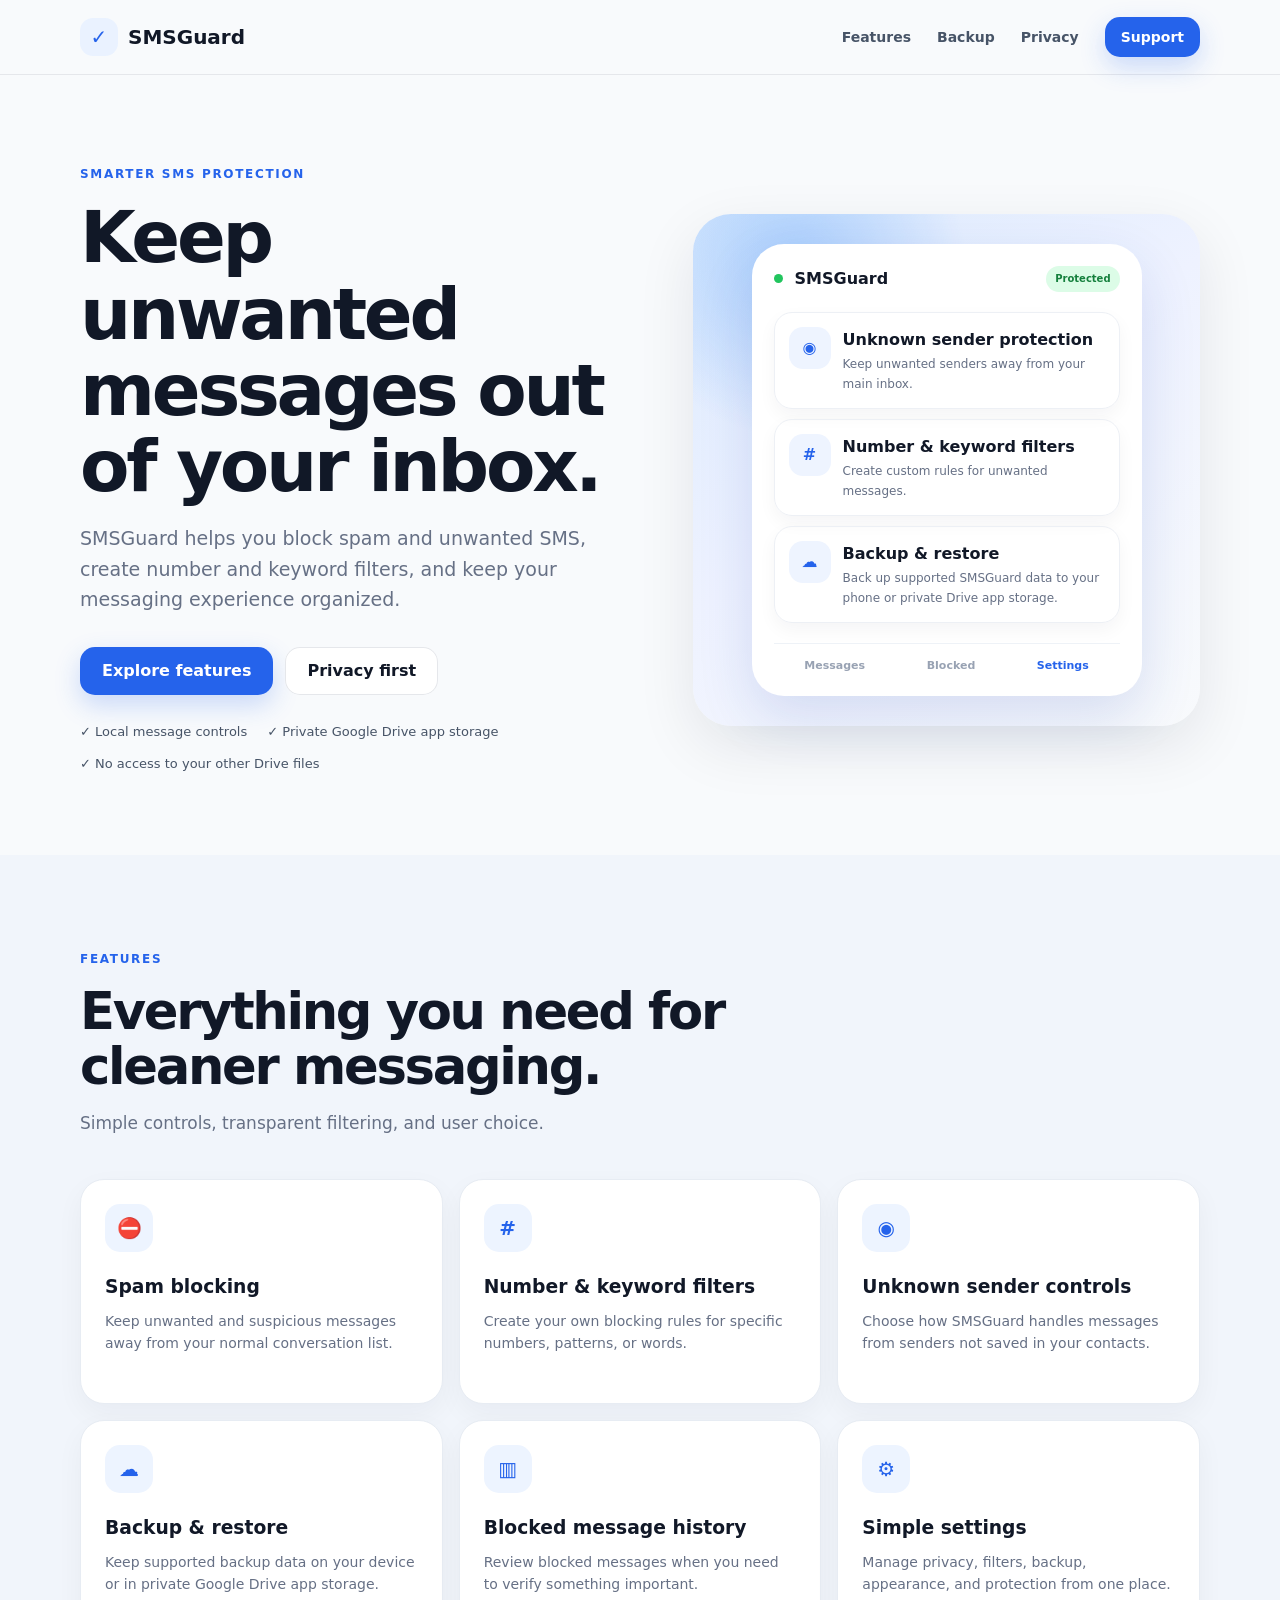
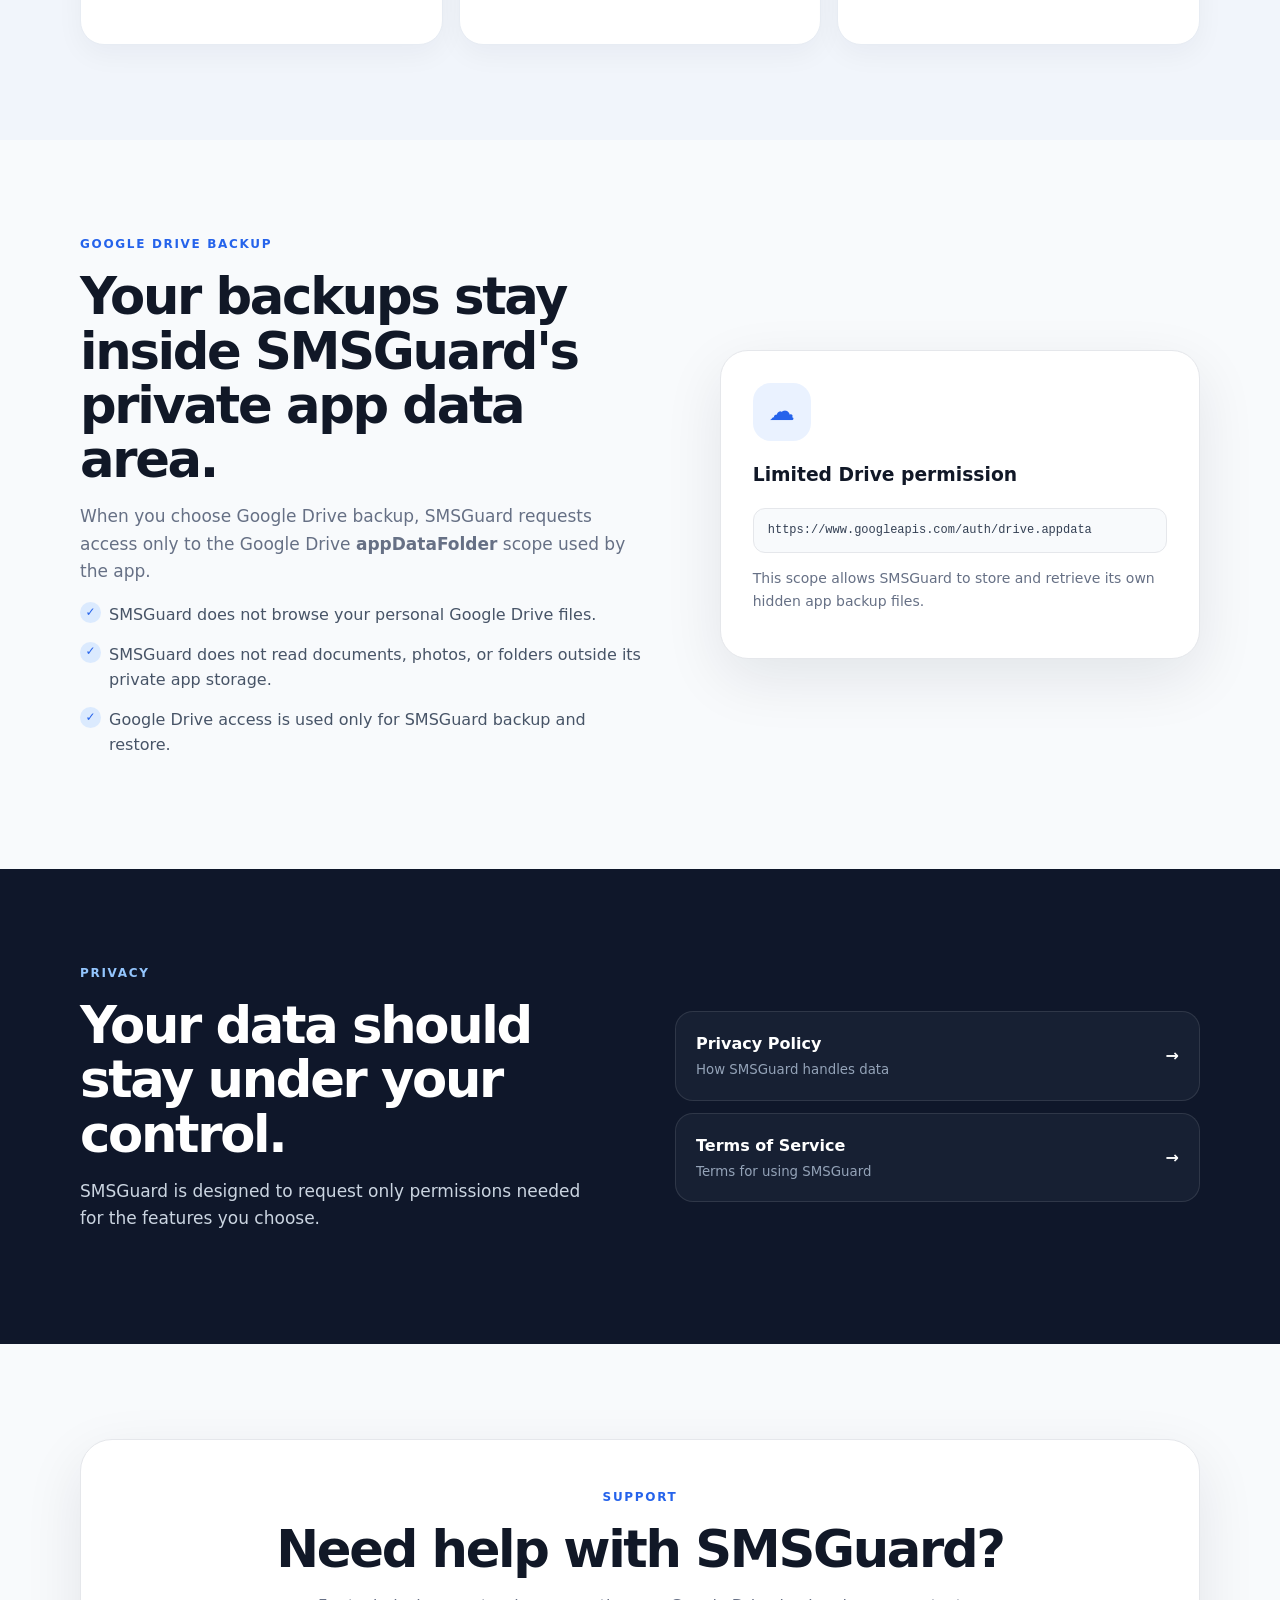
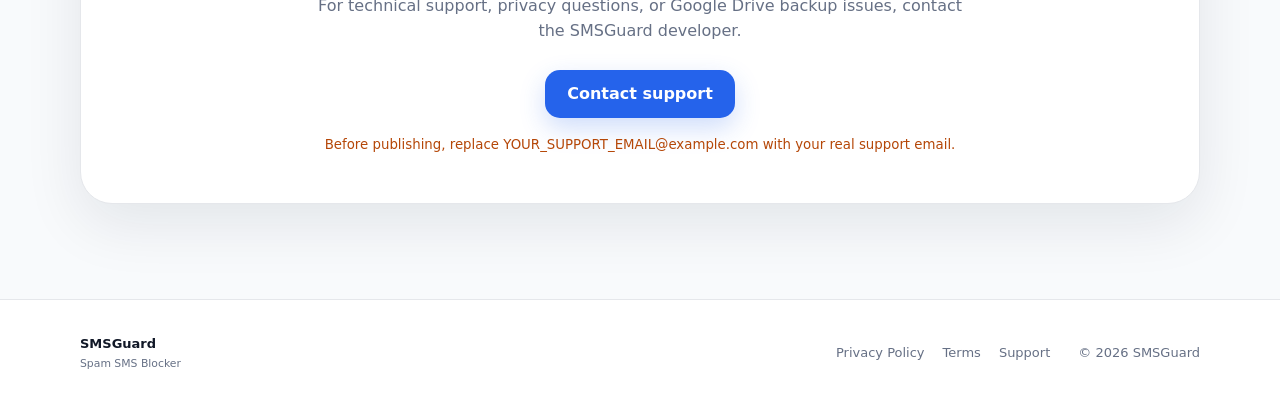
==== index.html @ 00bfe0f4 "Add files via upload" ====
<!DOCTYPE html>
<html lang="en">
<head>
  <meta charset="UTF-8">
  <meta name="viewport" content="width=device-width, initial-scale=1.0">
  <meta name="description" content="SMSGuard helps you block spam SMS, manage filters, and back up supported app data securely.">
  <meta name="theme-color" content="#2563EB">
  <title>SMSGuard — Spam SMS Blocker</title>
  <link rel="stylesheet" href="styles.css">
</head>
<body>
<header class="topbar">
  <div class="container nav">
    <a class="brand" href="index.html">
      <span class="logo">✓</span>
      <span>SMSGuard</span>
    </a>
    <nav>
      <a href="#features">Features</a>
      <a href="#backup">Backup</a>
      <a href="#privacy">Privacy</a>
      <a class="btn small" href="#support">Support</a>
    </nav>
  </div>
</header>

<main>
<section class="hero container">
  <div>
    <div class="eyebrow">SMARTER SMS PROTECTION</div>
    <h1>Keep unwanted messages out of your inbox.</h1>
    <p class="lead">
      SMSGuard helps you block spam and unwanted SMS, create number and keyword filters,
      and keep your messaging experience organized.
    </p>
    <div class="actions">
      <a class="btn" href="#features">Explore features</a>
      <a class="btn ghost" href="#privacy">Privacy first</a>
    </div>
    <div class="trust">
      <span>✓ Local message controls</span>
      <span>✓ Private Google Drive app storage</span>
      <span>✓ No access to your other Drive files</span>
    </div>
  </div>

  <div class="preview-shell">
    <div class="phone">
      <div class="phone-head">
        <span class="green-dot"></span>
        <strong>SMSGuard</strong>
        <span class="protected">Protected</span>
      </div>
      <div class="app-card">
        <span class="app-icon">◉</span>
        <div><b>Unknown sender protection</b><small>Keep unwanted senders away from your main inbox.</small></div>
      </div>
      <div class="app-card">
        <span class="app-icon">#</span>
        <div><b>Number & keyword filters</b><small>Create custom rules for unwanted messages.</small></div>
      </div>
      <div class="app-card">
        <span class="app-icon">☁</span>
        <div><b>Backup & restore</b><small>Back up supported SMSGuard data to your phone or private Drive app storage.</small></div>
      </div>
      <div class="tabs"><span>Messages</span><span>Blocked</span><span class="active">Settings</span></div>
    </div>
  </div>
</section>

<section class="soft" id="features">
  <div class="container section">
    <div class="section-head">
      <div class="eyebrow">FEATURES</div>
      <h2>Everything you need for cleaner messaging.</h2>
      <p>Simple controls, transparent filtering, and user choice.</p>
    </div>
    <div class="grid">
      <article><span>⛔</span><h3>Spam blocking</h3><p>Keep unwanted and suspicious messages away from your normal conversation list.</p></article>
      <article><span>#</span><h3>Number & keyword filters</h3><p>Create your own blocking rules for specific numbers, patterns, or words.</p></article>
      <article><span>◉</span><h3>Unknown sender controls</h3><p>Choose how SMSGuard handles messages from senders not saved in your contacts.</p></article>
      <article><span>☁</span><h3>Backup & restore</h3><p>Keep supported backup data on your device or in private Google Drive app storage.</p></article>
      <article><span>▥</span><h3>Blocked message history</h3><p>Review blocked messages when you need to verify something important.</p></article>
      <article><span>⚙</span><h3>Simple settings</h3><p>Manage privacy, filters, backup, appearance, and protection from one place.</p></article>
    </div>
  </div>
</section>

<section class="container section split" id="backup">
  <div>
    <div class="eyebrow">GOOGLE DRIVE BACKUP</div>
    <h2>Your backups stay inside SMSGuard's private app data area.</h2>
    <p>
      When you choose Google Drive backup, SMSGuard requests access only to the Google Drive
      <strong>appDataFolder</strong> scope used by the app.
    </p>
    <ul>
      <li>SMSGuard does not browse your personal Google Drive files.</li>
      <li>SMSGuard does not read documents, photos, or folders outside its private app storage.</li>
      <li>Google Drive access is used only for SMSGuard backup and restore.</li>
    </ul>
  </div>
  <aside class="drive-card">
    <div class="cloud">☁</div>
    <h3>Limited Drive permission</h3>
    <code>https://www.googleapis.com/auth/drive.appdata</code>
    <p>This scope allows SMSGuard to store and retrieve its own hidden app backup files.</p>
  </aside>
</section>

<section class="dark section" id="privacy">
  <div class="container privacy-grid">
    <div>
      <div class="eyebrow light">PRIVACY</div>
      <h2>Your data should stay under your control.</h2>
      <p>SMSGuard is designed to request only permissions needed for the features you choose.</p>
    </div>
    <div class="legal-links">
      <a href="privacy-policy.html"><span><b>Privacy Policy</b><small>How SMSGuard handles data</small></span><strong>→</strong></a>
      <a href="terms.html"><span><b>Terms of Service</b><small>Terms for using SMSGuard</small></span><strong>→</strong></a>
    </div>
  </div>
</section>

<section class="container section" id="support">
  <div class="support">
    <div class="eyebrow">SUPPORT</div>
    <h2>Need help with SMSGuard?</h2>
    <p>For technical support, privacy questions, or Google Drive backup issues, contact the SMSGuard developer.</p>
    <a class="btn" href="mailto:YOUR_SUPPORT_EMAIL@example.com">Contact support</a>
    <small class="warning">Before publishing, replace YOUR_SUPPORT_EMAIL@example.com with your real support email.</small>
  </div>
</section>
</main>

<footer>
  <div class="container footer">
    <div><b>SMSGuard</b><small>Spam SMS Blocker</small></div>
    <div class="foot-links"><a href="privacy-policy.html">Privacy Policy</a><a href="terms.html">Terms</a><a href="#support">Support</a></div>
    <span>© <span id="year"></span> SMSGuard</span>
  </div>
</footer>

<script>document.getElementById("year").textContent = new Date().getFullYear();</script>
</body>
</html>
---- styles.css ----
*{box-sizing:border-box}html{scroll-behavior:smooth}body{margin:0;font-family:Inter,ui-sans-serif,system-ui,-apple-system,BlinkMacSystemFont,"Segoe UI",sans-serif;background:#f8fafc;color:#111827;line-height:1.6}a{text-decoration:none;color:inherit}.container{width:min(1120px,calc(100% - 40px));margin:auto}.topbar{position:sticky;top:0;z-index:50;background:rgba(248,250,252,.9);backdrop-filter:blur(16px);border-bottom:1px solid #e5e7eb}.nav{height:74px;display:flex;align-items:center;justify-content:space-between}.brand{display:flex;align-items:center;gap:10px;font-size:20px;font-weight:800}.logo{width:38px;height:38px;border-radius:13px;display:grid;place-items:center;background:#eaf2ff;color:#2563eb}.nav nav{display:flex;align-items:center;gap:26px;color:#475467;font-size:14px;font-weight:650}.btn{display:inline-flex;align-items:center;justify-content:center;min-height:48px;padding:0 22px;border-radius:15px;background:#2563eb;color:#fff!important;font-weight:750;box-shadow:0 10px 26px rgba(37,99,235,.22)}.btn.small{min-height:40px;padding:0 16px}.btn.ghost{background:#fff;color:#111827!important;box-shadow:inset 0 0 0 1px #e5e7eb}.hero{min-height:680px;padding:90px 0 80px;display:grid;grid-template-columns:1.04fr .96fr;gap:64px;align-items:center}.eyebrow{color:#2563eb;font-size:12px;font-weight:850;letter-spacing:.14em;margin-bottom:15px}.hero h1,.section h2,.dark h2{margin:0;letter-spacing:-.045em;line-height:1.06}.hero h1{font-size:clamp(44px,6vw,72px)}.lead{font-size:19px;color:#667085;max-width:650px}.actions{display:flex;gap:12px;margin-top:32px}.trust{display:flex;flex-wrap:wrap;gap:12px 20px;margin-top:27px;font-size:13px;color:#475467}.preview-shell{padding:30px;border-radius:38px;background:radial-gradient(circle at 20% 10%,rgba(96,165,250,.42),transparent 28%),linear-gradient(145deg,#dbeafe,#eef2ff 46%,#f8fafc);box-shadow:0 20px 60px rgba(15,23,42,.09)}.phone{max-width:390px;margin:auto;padding:22px;border-radius:32px;background:#fff;box-shadow:0 22px 55px rgba(30,64,175,.14)}.phone-head{display:grid;grid-template-columns:12px 1fr auto;gap:9px;align-items:center;margin-bottom:20px}.green-dot{width:9px;height:9px;border-radius:50%;background:#22c55e}.protected{padding:5px 9px;border-radius:999px;background:#dcfce7;color:#15803d;font-size:10px;font-weight:800}.app-card{display:grid;grid-template-columns:42px 1fr;gap:12px;padding:14px;margin:10px 0;border:1px solid #edf0f5;border-radius:18px;box-shadow:0 7px 18px rgba(15,23,42,.045)}.app-card b,.app-card small{display:block}.app-card small{margin-top:3px;color:#667085;font-size:12px}.app-icon{width:42px;height:42px;border-radius:14px;display:grid;place-items:center;background:#eef4ff;color:#2563eb;font-weight:900}.tabs{display:flex;justify-content:space-around;margin-top:20px;padding-top:13px;border-top:1px solid #eef2f7;color:#98a2b3;font-size:11px;font-weight:750}.tabs .active{color:#2563eb}.section{padding:95px 0}.soft{background:#f1f5fb}.section-head{max-width:720px;margin-bottom:42px}.section h2,.dark h2{font-size:clamp(34px,4vw,52px)}.section-head p,.split p{color:#667085;font-size:17px}.grid{display:grid;grid-template-columns:repeat(3,1fr);gap:16px}.grid article{min-height:225px;padding:24px;border-radius:24px;background:#fff;border:1px solid #e7ecf3;box-shadow:0 10px 28px rgba(15,23,42,.045)}.grid article>span{width:48px;height:48px;border-radius:15px;display:grid;place-items:center;background:#edf4ff;color:#2563eb;font-weight:900;font-size:20px}.grid h3{margin:20px 0 8px}.grid p{margin:0;color:#667085;font-size:14px}.split{display:grid;grid-template-columns:1fr .84fr;gap:68px;align-items:center}.split ul{padding:0;list-style:none}.split li{position:relative;padding-left:29px;margin:14px 0;color:#475467}.split li:before{content:"✓";position:absolute;left:0;width:21px;height:21px;border-radius:50%;display:grid;place-items:center;background:#dbeafe;color:#2563eb;font-size:12px;font-weight:900}.drive-card{padding:32px;border-radius:28px;background:#fff;border:1px solid #e5e7eb;box-shadow:0 20px 60px rgba(15,23,42,.09)}.cloud{width:58px;height:58px;border-radius:18px;display:grid;place-items:center;background:#eaf2ff;color:#2563eb;font-size:26px}.drive-card code{display:block;overflow-wrap:anywhere;padding:12px 14px;border-radius:12px;background:#f8fafc;border:1px solid #e5e7eb;color:#344054;font-size:12px}.drive-card p{color:#667085;font-size:14px}.dark{background:#0f172a;color:#fff}.privacy-grid{display:grid;grid-template-columns:1fr 1fr;gap:70px;align-items:center}.light{color:#93c5fd}.privacy-grid p{color:#cbd5e1;font-size:17px}.legal-links{display:grid;gap:12px}.legal-links a{display:flex;align-items:center;justify-content:space-between;padding:19px 20px;border-radius:18px;border:1px solid rgba(255,255,255,.1);background:#172033}.legal-links b,.legal-links small{display:block}.legal-links small{margin-top:3px;color:#94a3b8}.support{text-align:center;padding:48px;border-radius:32px;background:#fff;border:1px solid #e5e7eb;box-shadow:0 20px 60px rgba(15,23,42,.09)}.support p{max-width:650px;margin:16px auto 26px;color:#667085}.warning{display:block;margin-top:16px;color:#b54708}footer{padding:34px 0;background:#fff;border-top:1px solid #e5e7eb}.footer{display:grid;grid-template-columns:1fr auto auto;gap:28px;align-items:center;font-size:13px;color:#667085}.footer b,.footer small{display:block}.footer b{color:#111827}.foot-links{display:flex;gap:18px}@media(max-width:900px){.nav nav a:not(.btn){display:none}.hero,.split,.privacy-grid{grid-template-columns:1fr}.grid{grid-template-columns:repeat(2,1fr)}.footer{grid-template-columns:1fr}}@media(max-width:620px){.container{width:min(100% - 28px,1120px)}.hero{padding:54px 0;gap:40px}.hero h1{font-size:44px}.actions{flex-direction:column}.grid{grid-template-columns:1fr}.section{padding:70px 0}.support{padding:34px 20px}.foot-links{flex-wrap:wrap}}
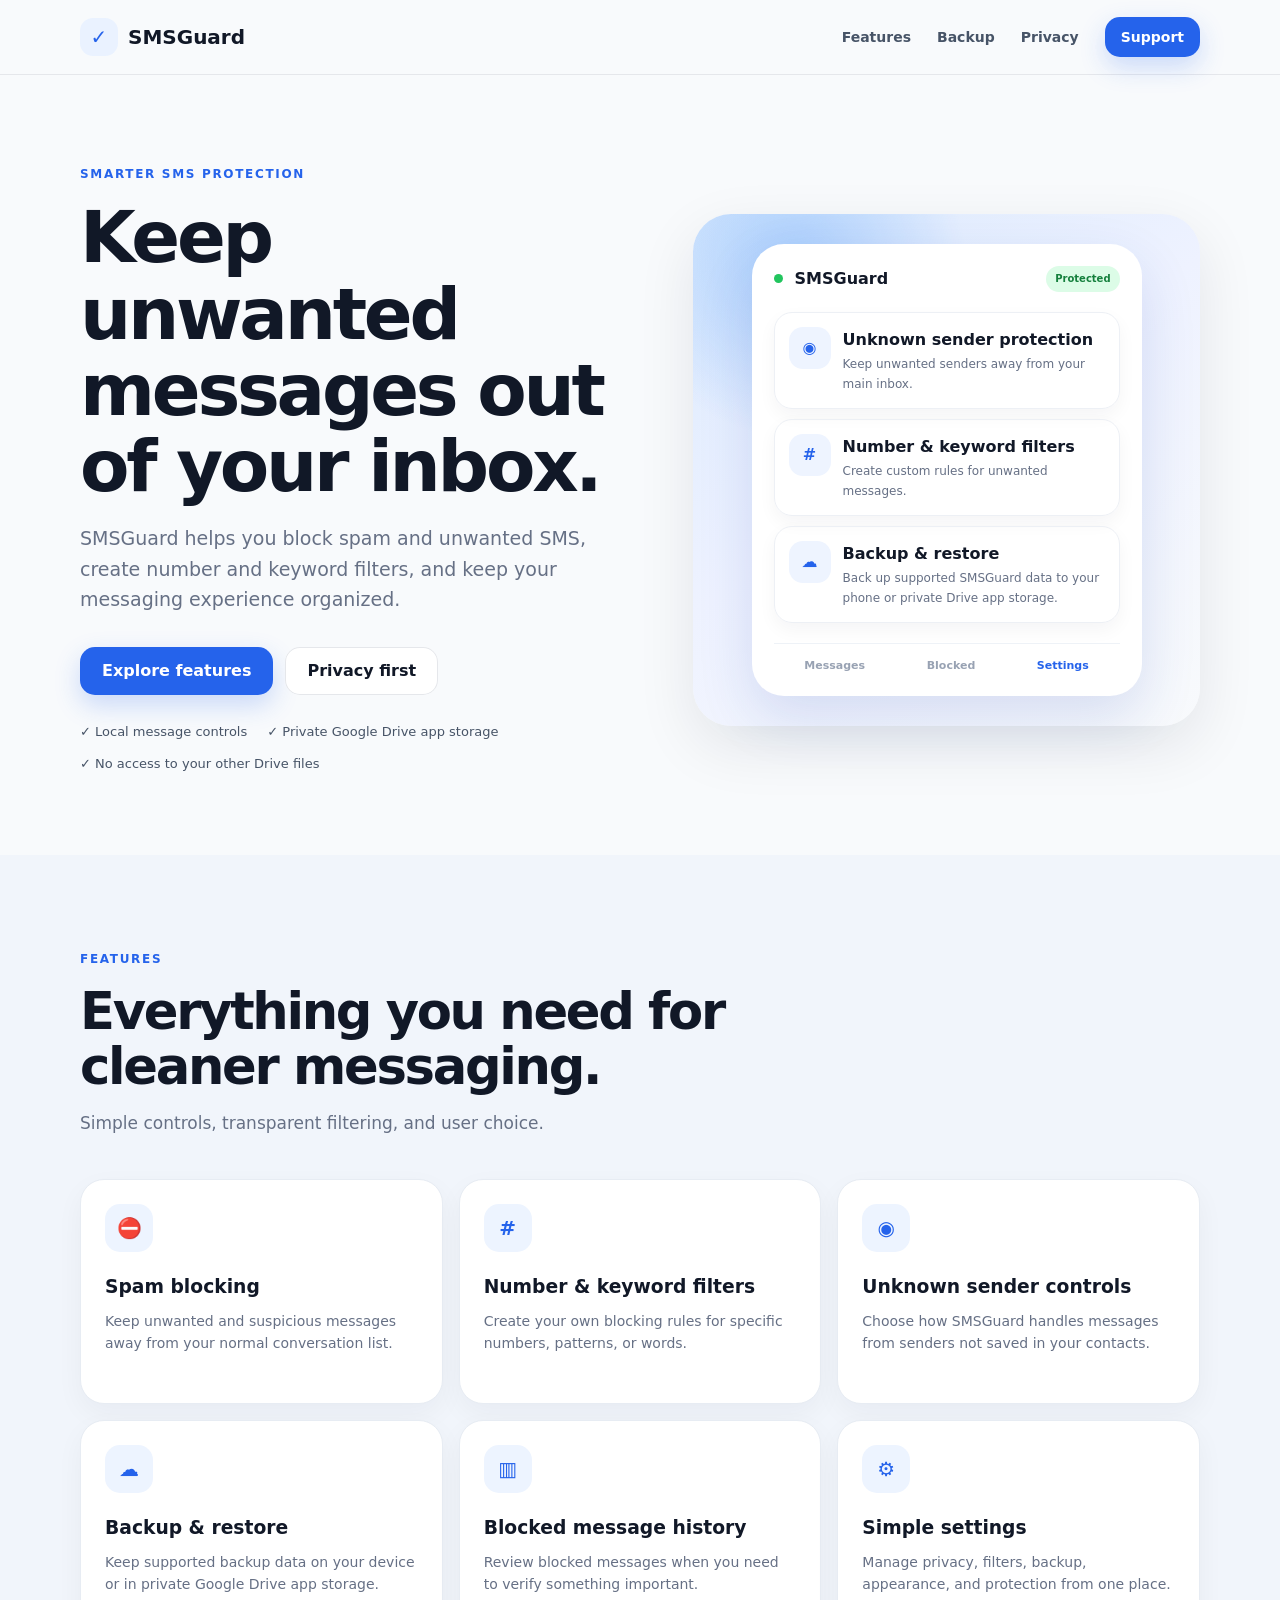
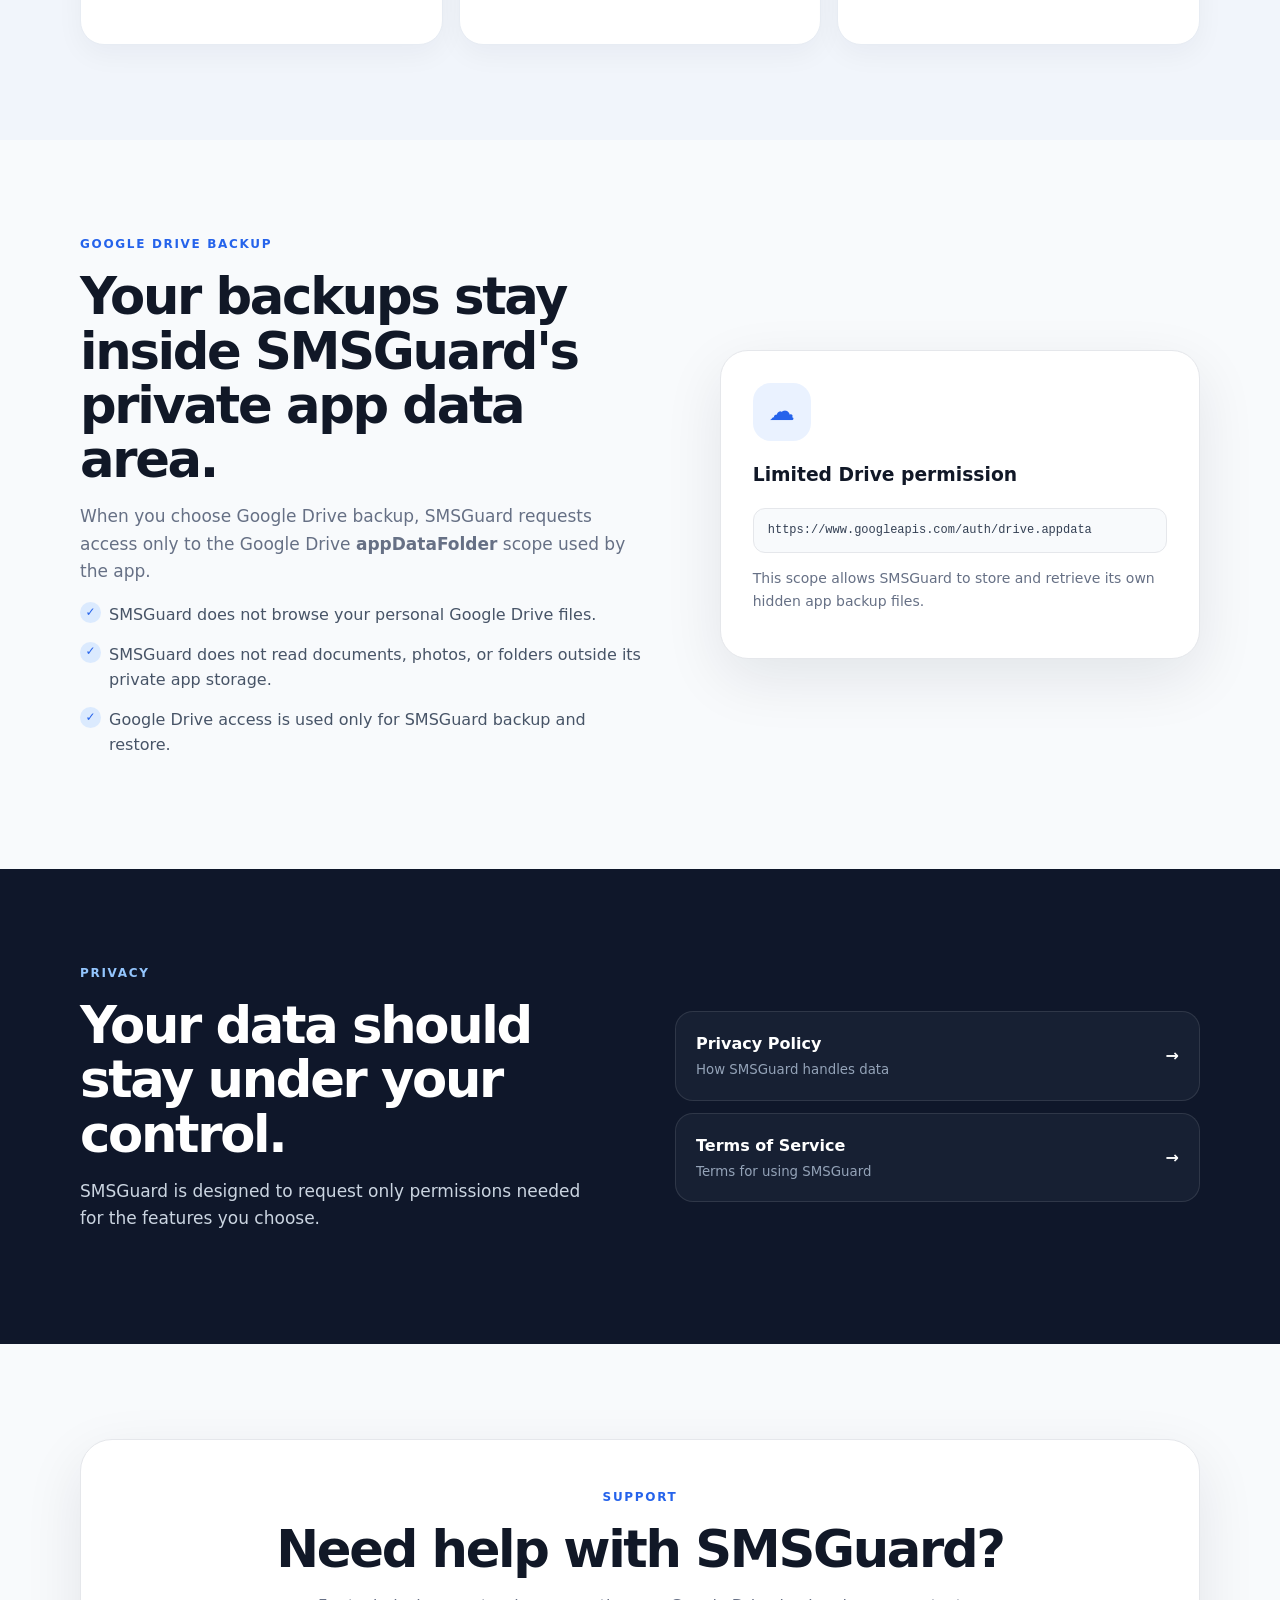
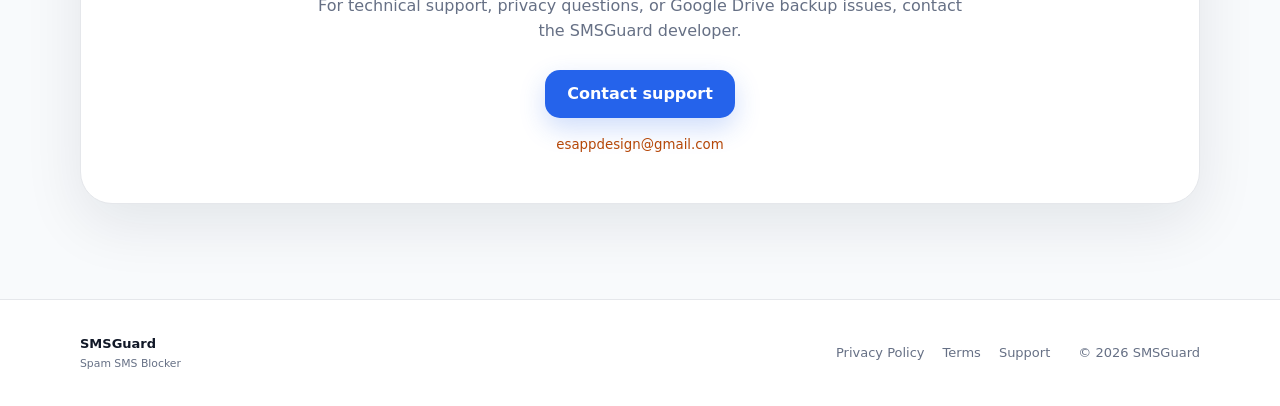
==== commit b8032b0e: "Update index.html" ====
--- a/index.html
+++ b/index.html
@@ -128,7 +128,7 @@
     <h2>Need help with SMSGuard?</h2>
     <p>For technical support, privacy questions, or Google Drive backup issues, contact the SMSGuard developer.</p>
     <a class="btn" href="mailto:YOUR_SUPPORT_EMAIL@example.com">Contact support</a>
-    <small class="warning">Before publishing, replace YOUR_SUPPORT_EMAIL@example.com with your real support email.</small>
+    <small class="warning">esappdesign@gmail.com</small>
   </div>
 </section>
 </main>
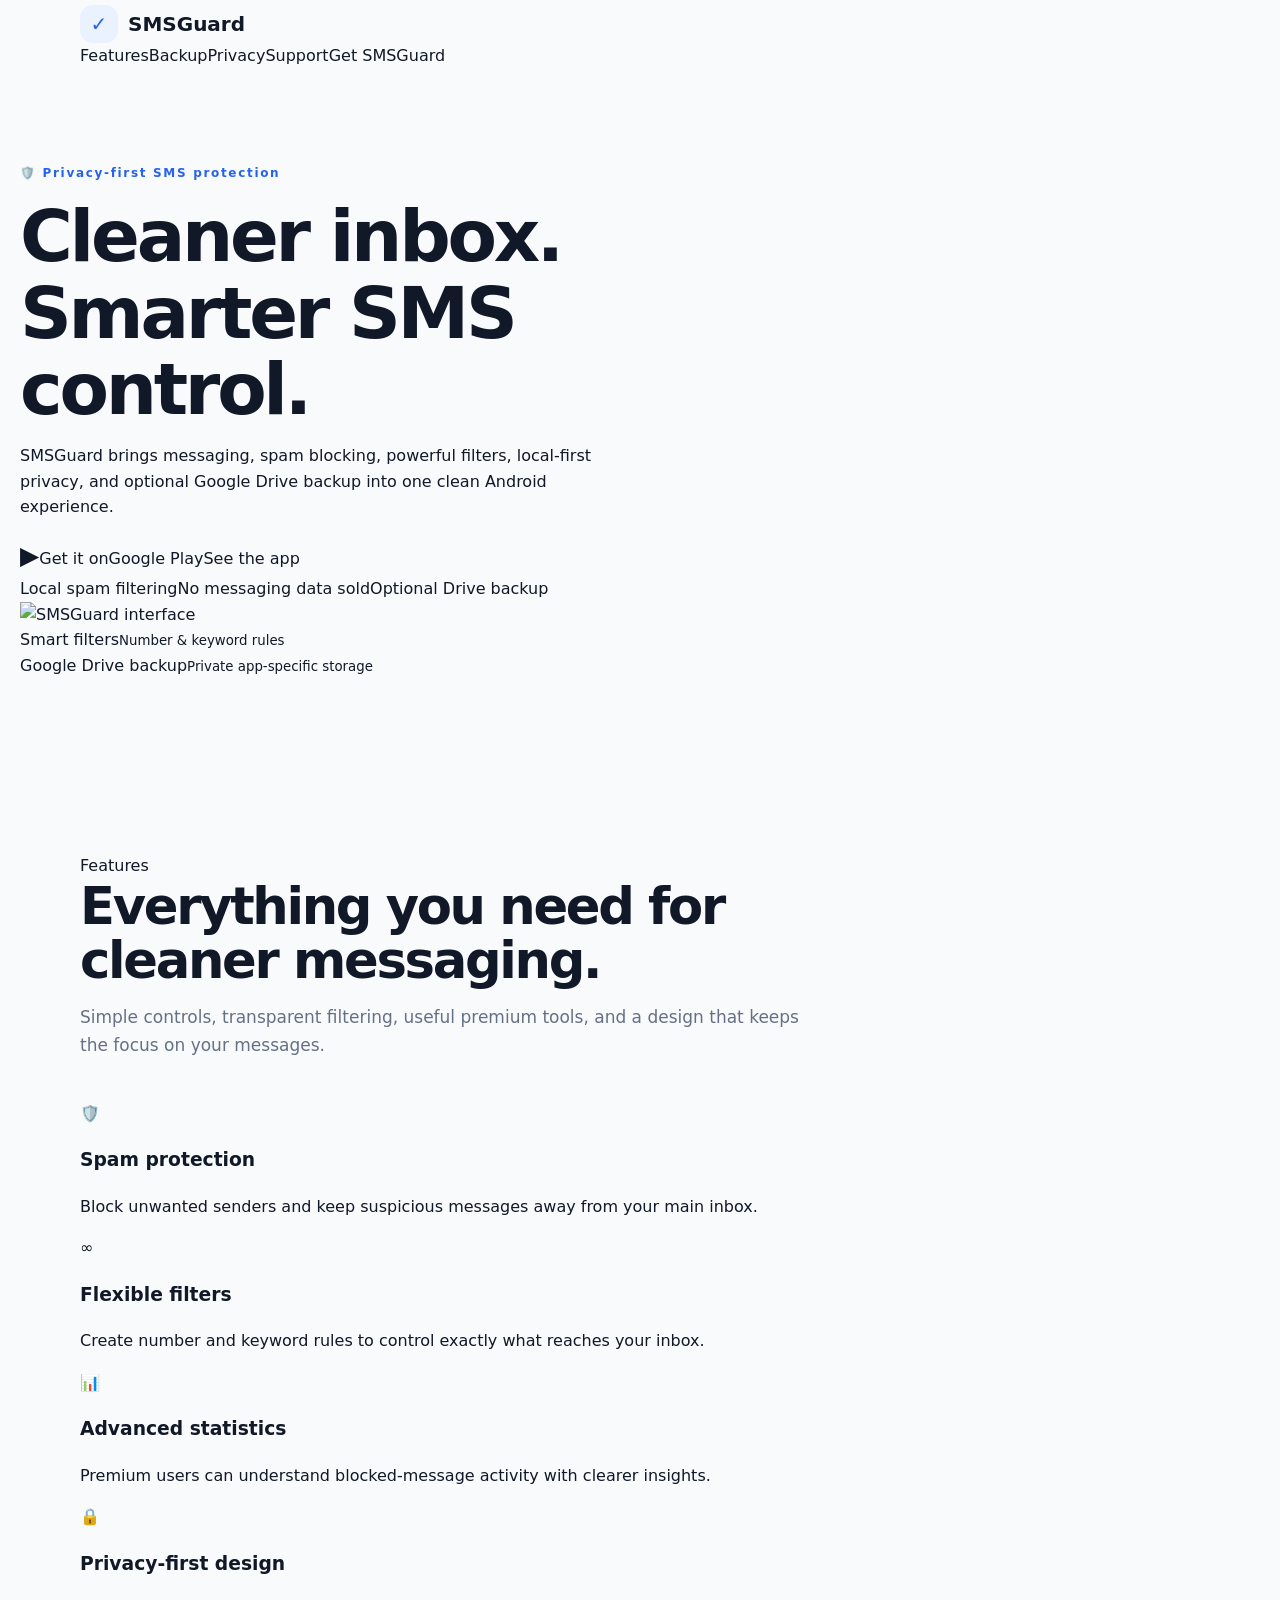
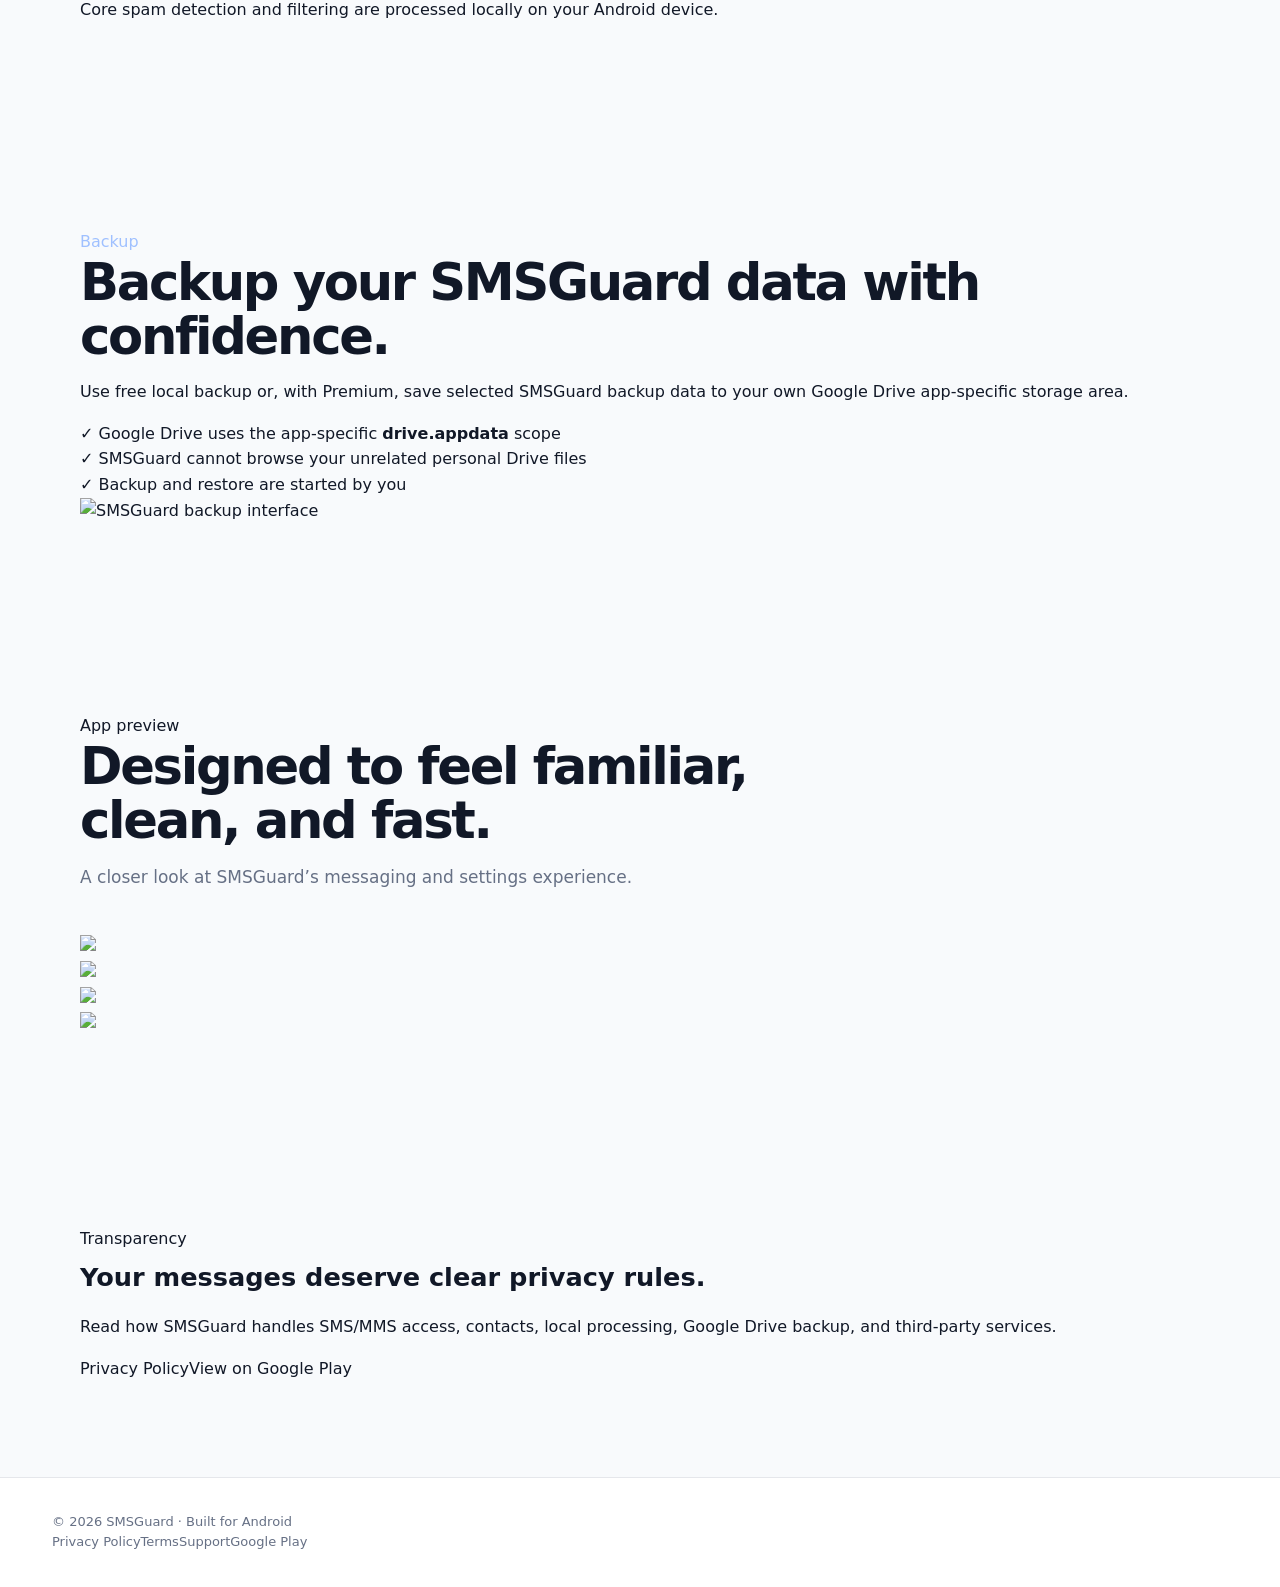
==== commit c05b6b1e: "Update index.html" ====
--- a/index.html
+++ b/index.html
@@ -1,146 +1,8 @@
-<!DOCTYPE html>
-<html lang="en">
-<head>
-  <meta charset="UTF-8">
-  <meta name="viewport" content="width=device-width, initial-scale=1.0">
-  <meta name="description" content="SMSGuard helps you block spam SMS, manage filters, and back up supported app data securely.">
-  <meta name="theme-color" content="#2563EB">
-  <title>SMSGuard — Spam SMS Blocker</title>
-  <link rel="stylesheet" href="styles.css">
-</head>
-<body>
-<header class="topbar">
-  <div class="container nav">
-    <a class="brand" href="index.html">
-      <span class="logo">✓</span>
-      <span>SMSGuard</span>
-    </a>
-    <nav>
-      <a href="#features">Features</a>
-      <a href="#backup">Backup</a>
-      <a href="#privacy">Privacy</a>
-      <a class="btn small" href="#support">Support</a>
-    </nav>
-  </div>
-</header>
-
-<main>
-<section class="hero container">
-  <div>
-    <div class="eyebrow">SMARTER SMS PROTECTION</div>
-    <h1>Keep unwanted messages out of your inbox.</h1>
-    <p class="lead">
-      SMSGuard helps you block spam and unwanted SMS, create number and keyword filters,
-      and keep your messaging experience organized.
-    </p>
-    <div class="actions">
-      <a class="btn" href="#features">Explore features</a>
-      <a class="btn ghost" href="#privacy">Privacy first</a>
-    </div>
-    <div class="trust">
-      <span>✓ Local message controls</span>
-      <span>✓ Private Google Drive app storage</span>
-      <span>✓ No access to your other Drive files</span>
-    </div>
-  </div>
-
-  <div class="preview-shell">
-    <div class="phone">
-      <div class="phone-head">
-        <span class="green-dot"></span>
-        <strong>SMSGuard</strong>
-        <span class="protected">Protected</span>
-      </div>
-      <div class="app-card">
-        <span class="app-icon">◉</span>
-        <div><b>Unknown sender protection</b><small>Keep unwanted senders away from your main inbox.</small></div>
-      </div>
-      <div class="app-card">
-        <span class="app-icon">#</span>
-        <div><b>Number & keyword filters</b><small>Create custom rules for unwanted messages.</small></div>
-      </div>
-      <div class="app-card">
-        <span class="app-icon">☁</span>
-        <div><b>Backup & restore</b><small>Back up supported SMSGuard data to your phone or private Drive app storage.</small></div>
-      </div>
-      <div class="tabs"><span>Messages</span><span>Blocked</span><span class="active">Settings</span></div>
-    </div>
-  </div>
-</section>
-
-<section class="soft" id="features">
-  <div class="container section">
-    <div class="section-head">
-      <div class="eyebrow">FEATURES</div>
-      <h2>Everything you need for cleaner messaging.</h2>
-      <p>Simple controls, transparent filtering, and user choice.</p>
-    </div>
-    <div class="grid">
-      <article><span>⛔</span><h3>Spam blocking</h3><p>Keep unwanted and suspicious messages away from your normal conversation list.</p></article>
-      <article><span>#</span><h3>Number & keyword filters</h3><p>Create your own blocking rules for specific numbers, patterns, or words.</p></article>
-      <article><span>◉</span><h3>Unknown sender controls</h3><p>Choose how SMSGuard handles messages from senders not saved in your contacts.</p></article>
-      <article><span>☁</span><h3>Backup & restore</h3><p>Keep supported backup data on your device or in private Google Drive app storage.</p></article>
-      <article><span>▥</span><h3>Blocked message history</h3><p>Review blocked messages when you need to verify something important.</p></article>
-      <article><span>⚙</span><h3>Simple settings</h3><p>Manage privacy, filters, backup, appearance, and protection from one place.</p></article>
-    </div>
-  </div>
-</section>
-
-<section class="container section split" id="backup">
-  <div>
-    <div class="eyebrow">GOOGLE DRIVE BACKUP</div>
-    <h2>Your backups stay inside SMSGuard's private app data area.</h2>
-    <p>
-      When you choose Google Drive backup, SMSGuard requests access only to the Google Drive
-      <strong>appDataFolder</strong> scope used by the app.
-    </p>
-    <ul>
-      <li>SMSGuard does not browse your personal Google Drive files.</li>
-      <li>SMSGuard does not read documents, photos, or folders outside its private app storage.</li>
-      <li>Google Drive access is used only for SMSGuard backup and restore.</li>
-    </ul>
-  </div>
-  <aside class="drive-card">
-    <div class="cloud">☁</div>
-    <h3>Limited Drive permission</h3>
-    <code>https://www.googleapis.com/auth/drive.appdata</code>
-    <p>This scope allows SMSGuard to store and retrieve its own hidden app backup files.</p>
-  </aside>
-</section>
-
-<section class="dark section" id="privacy">
-  <div class="container privacy-grid">
-    <div>
-      <div class="eyebrow light">PRIVACY</div>
-      <h2>Your data should stay under your control.</h2>
-      <p>SMSGuard is designed to request only permissions needed for the features you choose.</p>
-    </div>
-    <div class="legal-links">
-      <a href="privacy-policy.html"><span><b>Privacy Policy</b><small>How SMSGuard handles data</small></span><strong>→</strong></a>
-      <a href="terms.html"><span><b>Terms of Service</b><small>Terms for using SMSGuard</small></span><strong>→</strong></a>
-    </div>
-  </div>
-</section>
-
-<section class="container section" id="support">
-  <div class="support">
-    <div class="eyebrow">SUPPORT</div>
-    <h2>Need help with SMSGuard?</h2>
-    <p>For technical support, privacy questions, or Google Drive backup issues, contact the SMSGuard developer.</p>
-    <a class="btn" href="mailto:YOUR_SUPPORT_EMAIL@example.com">Contact support</a>
-    <small class="warning">esappdesign@gmail.com</small>
-  </div>
-</section>
-</main>
-
-<footer>
-  <div class="container footer">
-    <div><b>SMSGuard</b><small>Spam SMS Blocker</small></div>
-    <div class="foot-links"><a href="privacy-policy.html">Privacy Policy</a><a href="terms.html">Terms</a><a href="#support">Support</a></div>
-    <span>© <span id="year"></span> SMSGuard</span>
-  </div>
-</footer>
-
-<script>document.getElementById("year").textContent = new Date().getFullYear();</script>
-</body>
-</html>
+<!doctype html><html lang="en"><head><meta charset="utf-8"><meta name="viewport" content="width=device-width,initial-scale=1"><meta name="description" content="SMSGuard helps you manage SMS, block unwanted messages, filter spam, and securely back up selected data to Google Drive."><title>SMSGuard — Cleaner, smarter messaging</title><link rel="stylesheet" href="styles.css"></head><body>
+<nav class="nav"><div class="container nav-inner"><a class="brand" href="index.html"><span class="logo">✓</span> SMSGuard</a><div class="nav-links"><a href="#features">Features</a><a href="#backup">Backup</a><a href="privacy-policy.html">Privacy</a><a href="mailto:esappdesign@gmail.com">Support</a><a class="nav-cta" href="https://play.google.com/store/apps/details?id=com.edoan.smsguard" target="_blank">Get SMSGuard</a></div></div></nav>
+<header class="hero"><div class="container hero-grid"><div><div class="eyebrow">🛡️ Privacy-first SMS protection</div><h1>Cleaner inbox.<br><span>Smarter SMS control.</span></h1><p>SMSGuard brings messaging, spam blocking, powerful filters, local-first privacy, and optional Google Drive backup into one clean Android experience.</p><div class="cta-row"><a class="play-btn" href="https://play.google.com/store/apps/details?id=com.edoan.smsguard" target="_blank"><span style="font-size:25px">▶</span><span><span class="play-small">Get it on</span><span class="play-big">Google Play</span></span></a><a class="secondary-btn" href="#screenshots">See the app</a></div><div class="trust-row"><span>Local spam filtering</span><span>No messaging data sold</span><span>Optional Drive backup</span></div></div><div class="phone-stage"><div class="glow"></div><div class="hero-card"><img src="assets/smsguard-screen-1.png" alt="SMSGuard interface"></div><div class="floating float-a">Smart filters<small>Number & keyword rules</small></div><div class="floating float-b">Google Drive backup<small>Private app-specific storage</small></div></div></div></header>
+<section class="section" id="features"><div class="container"><div class="section-head"><div class="kicker">Features</div><h2>Everything you need for cleaner messaging.</h2><p>Simple controls, transparent filtering, useful premium tools, and a design that keeps the focus on your messages.</p></div><div class="feature-grid"><article class="feature"><div class="feature-icon">🛡️</div><h3>Spam protection</h3><p>Block unwanted senders and keep suspicious messages away from your main inbox.</p></article><article class="feature"><div class="feature-icon">∞</div><h3>Flexible filters</h3><p>Create number and keyword rules to control exactly what reaches your inbox.</p></article><article class="feature"><div class="feature-icon">📊</div><h3>Advanced statistics</h3><p>Premium users can understand blocked-message activity with clearer insights.</p></article><article class="feature"><div class="feature-icon">🔒</div><h3>Privacy-first design</h3><p>Core spam detection and filtering are processed locally on your Android device.</p></article></div></div></section>
+<section class="section" id="backup"><div class="container backup-wrap"><div class="backup-copy"><div class="kicker" style="color:#9fc0ff">Backup</div><h2>Backup your SMSGuard data with confidence.</h2><p>Use free local backup or, with Premium, save selected SMSGuard backup data to your own Google Drive app-specific storage area.</p><div class="backup-list"><div>✓ Google Drive uses the app-specific <strong>drive.appdata</strong> scope</div><div>✓ SMSGuard cannot browse your unrelated personal Drive files</div><div>✓ Backup and restore are started by you</div></div></div><div class="backup-visual"><img src="assets/smsguard-screen-3.png" alt="SMSGuard backup interface"></div></div></section>
+<section class="section" id="screenshots"><div class="container"><div class="section-head"><div class="kicker">App preview</div><h2>Designed to feel familiar, clean, and fast.</h2><p>A closer look at SMSGuard’s messaging and settings experience.</p></div><div class="gallery"><div class="shot"><img src="assets/smsguard-screen-1.png"></div><div class="shot"><img src="assets/smsguard-screen-2.png"></div><div class="shot"><img src="assets/smsguard-screen-3.png"></div><div class="shot"><img src="assets/smsguard-screen-4.png"></div></div></div></section>
+<section class="section"><div class="container privacy-card"><div><div class="kicker">Transparency</div><h3 style="font-size:1.6rem;margin:6px 0 0">Your messages deserve clear privacy rules.</h3><p>Read how SMSGuard handles SMS/MMS access, contacts, local processing, Google Drive backup, and third-party services.</p></div><div class="privacy-actions"><a class="secondary-btn" href="privacy-policy.html">Privacy Policy</a><a class="nav-cta" href="https://play.google.com/store/apps/details?id=com.edoan.smsguard" target="_blank">View on Google Play</a></div></div></section>
+<footer class="footer"><div class="container footer-row"><div>© 2026 SMSGuard · Built for Android</div><div class="footer-links"><a href="privacy-policy.html">Privacy Policy</a><a href="terms.html">Terms</a><a href="mailto:esappdesign@gmail.com">Support</a><a href="https://play.google.com/store/apps/details?id=com.edoan.smsguard" target="_blank">Google Play</a></div></div></footer></body></html>
